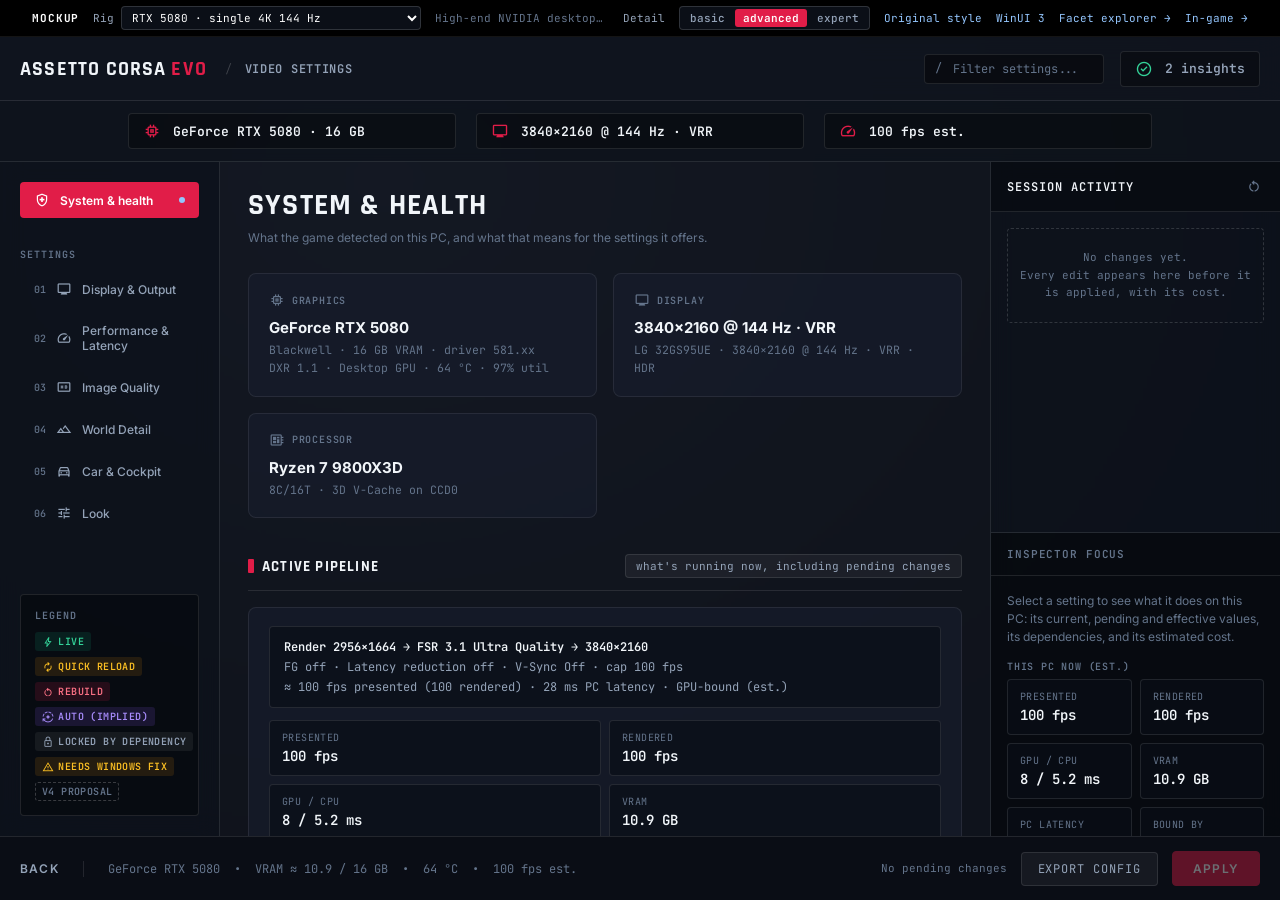
==== ai-slop/main-menu.html @ a78fea80 "Add a motorsport-style version of the main menu mockup ai-slop/ restyles the main menu after input/a" ====
<!doctype html>
<html lang="en">
<head>
<meta charset="utf-8">
<meta name="viewport" content="width=device-width, initial-scale=1">
<title>Video Settings — Motorsport</title>
<link rel="icon" href="data:,">
<link rel="preconnect" href="https://fonts.googleapis.com">
<link rel="preconnect" href="https://fonts.gstatic.com" crossorigin>
<link href="https://fonts.googleapis.com/css2?family=Inter:wght@400;500;600;700&family=JetBrains+Mono:wght@400;500;600;700&family=Rajdhani:wght@500;600;700&display=swap" rel="stylesheet">
<link href="https://fonts.googleapis.com/css2?family=Material+Symbols+Outlined:wght,FILL@100..700,0..1&display=swap" rel="stylesheet">
<link rel="stylesheet" href="motorsport.css">
<style>
  body { display: flex; flex-direction: column; height: 100vh; overflow: hidden; position: relative; }
  /* Engine-bay photo under a matte overlay. The gradient underneath keeps the look if the image is unavailable. */
  .backdrop { position: fixed; inset: 0; z-index: 0; pointer-events: none; background: radial-gradient(ellipse at 30% 20%, #1E2638 0%, #0B0F17 60%, #020617 100%); }
  .backdrop img { width: 100%; height: 100%; object-fit: cover; filter: contrast(1.05); }
  .backdrop::after { content: ''; position: absolute; inset: 0; background: var(--overlay); backdrop-filter: blur(1.5px); }
  .devbar, header, .strip, main, footer { position: relative; z-index: 1; }

  /* Mockup controls, outside the game UI. */
  .devbar { background: #000; color: var(--muted); font-family: var(--mono); font-size: 11px; display: flex; align-items: center; gap: 14px; padding: 6px 32px; flex-shrink: 0; white-space: nowrap; overflow-x: auto; border-bottom: 1px solid var(--line); }
  .devbar b { color: #fff; letter-spacing: .08em; }
  .devbar select { font: inherit; background: var(--well); color: #fff; border: 1px solid var(--line-3); border-radius: 4px; padding: 3px 6px; }
  .devbar .seg { padding: 2px; flex-wrap: nowrap; flex-shrink: 0; }
  .devbar .seg button { padding: 2px 8px; font-size: 11px; }
  .devbar .rigdesc { flex: 1 1 0; min-width: 0; overflow: hidden; text-overflow: ellipsis; color: var(--dim); }
  .devbar .links { display: flex; gap: 14px; flex-shrink: 0; }

  header { height: 64px; flex-shrink: 0; display: flex; align-items: center; gap: 16px; padding: 0 32px; border-bottom: 1px solid var(--line-2); background: var(--chrome); backdrop-filter: blur(12px); }
  .logo { font-family: var(--racing); font-weight: 700; font-size: 20px; letter-spacing: .06em; text-transform: uppercase; white-space: nowrap; }
  .logo span { color: var(--red); letter-spacing: .12em; margin-left: 4px; }
  .crumb { font-family: var(--mono); font-size: 12px; font-weight: 600; color: var(--muted); text-transform: uppercase; letter-spacing: .06em; white-space: nowrap; }
  .crumb::before { content: '/'; color: rgba(255,255,255,.2); font-weight: 300; margin-right: 12px; }
  .hright { margin-left: auto; display: flex; align-items: center; gap: 16px; }
  .search { position: relative; width: 224px; }
  .search input { width: 100%; padding: 6px 12px 6px 28px; background: rgba(0,0,0,.4); border: 1px solid var(--line-2); border-radius: 4px; font-family: var(--mono); font-size: 12px; color: var(--text); transition: border-color .15s; }
  .search input::placeholder { color: var(--dim); }
  .search input:focus { outline: none; border-color: var(--red); }
  .search::before { content: '/'; position: absolute; left: 11px; top: 6px; font-family: var(--mono); font-size: 12px; color: var(--dim); }
  .health { padding: 5px 12px; background: rgba(255,255,255,.05); border: 1px solid var(--line-2); border-radius: 4px; font-family: var(--mono); font-size: 12px; color: var(--muted); display: inline-flex; align-items: center; gap: 6px; cursor: pointer; white-space: nowrap; }
  .health.ok .ms { color: var(--green); } .health.warn .ms { color: var(--amber); } .health.critical .ms { color: var(--rose); }

  /* Telemetry strip: the rig summary as three readout blocks. */
  .strip { flex-shrink: 0; padding: 12px 32px; border-bottom: 1px solid var(--line-2); background: var(--strip); backdrop-filter: blur(4px); }
  #rigstrip { display: grid; grid-template-columns: repeat(3, 1fr); gap: 20px; max-width: 1024px; margin: 0 auto; }
  .pill { display: flex; align-items: center; gap: 12px; padding: 8px 14px; background: rgba(0,0,0,.3); border: 1px solid var(--line-2); border-radius: 4px; font-family: var(--mono); font-size: 13px; font-weight: 600; white-space: nowrap; overflow: hidden; text-overflow: ellipsis; }
  .pill .ms { color: var(--red); font-size: 18px; }

  main { flex: 1; display: flex; overflow: hidden; min-height: 0; }
  nav.rail { width: 256px; flex-shrink: 0; border-right: 1px solid var(--line-2); background: var(--rail); backdrop-filter: blur(12px); overflow-y: auto; padding: 20px; display: flex; flex-direction: column; counter-reset: grp; }
  .nav-h { font-family: var(--mono); font-size: 10px; font-weight: 600; color: var(--dim); text-transform: uppercase; letter-spacing: .1em; margin: 24px 0 10px; }
  .nav-i { flex-shrink: 0; display: flex; align-items: center; gap: 10px; width: 100%; text-align: left; border: 0; background: transparent; padding: 10px 14px; margin-bottom: 6px; border-radius: 4px; font-size: 12px; font-weight: 500; color: var(--muted); transition: color .15s, background .15s; }
  .nav-i:hover { color: var(--text); background: rgba(255,255,255,.05); }
  .nav-i.on { background: var(--red); color: #fff; font-weight: 600; }
  /* Numbered groups, as the prototype's "01 / 02 / 03" rail. */
  .nav-i[data-group]:not([data-group="system"])::before { counter-increment: grp; content: counter(grp, decimal-leading-zero); font-family: var(--mono); font-size: 10px; color: var(--dim); }
  .nav-i.on::before { color: rgba(255,255,255,.7) !important; }
  .nav-i .ms { font-size: 16px; }
  .nav-i .cnt { margin-left: auto; font-family: var(--mono); font-size: 10px; padding: 1px 6px; border-radius: 3px; background: var(--red); color: #fff; }
  .nav-i.on .cnt { background: rgba(0,0,0,.3); }
  .nav-i .sev { margin-left: auto; width: 6px; height: 6px; border-radius: 50%; }
  /* Legend: the prototype's status card at the foot of the rail. */
  .disc { margin-top: auto; padding: 14px; background: var(--sunk); border: 1px solid var(--line-2); border-radius: 4px; }
  .disc .nav-h { margin: 0 0 10px; }
  .disc > div { flex-direction: row !important; flex-wrap: wrap; gap: 6px !important; }

  .center { flex: 1; min-width: 0; overflow-y: auto; padding: 32px 48px 40px; }
  .center > * { max-width: 1100px; }
  .group-h h1 { font-family: var(--racing); font-size: 30px; font-weight: 700; text-transform: uppercase; letter-spacing: .04em; margin: 0 0 6px; }
  .ctxnote { font-size: 12px; color: var(--dim); margin-bottom: 28px; display: flex; gap: 6px; flex-wrap: wrap; align-items: center; }
  .sec { margin-bottom: 36px; }
  .sec-h { display: flex; align-items: center; justify-content: space-between; gap: 12px; padding-bottom: 12px; margin-bottom: 16px; border-bottom: 1px solid var(--line-2); }
  .sec-h h2 { margin: 0; font-family: var(--racing); font-size: 15px; font-weight: 700; text-transform: uppercase; letter-spacing: .08em; display: flex; align-items: center; gap: 8px; }
  .sec-h h2::before { content: ''; width: 6px; height: 14px; background: var(--red); border-radius: 1px; }
  .sec-h .why { font-family: var(--mono); font-size: 11px; color: var(--muted); padding: 4px 10px; background: rgba(255,255,255,.05); border: 1px solid var(--line-2); border-radius: 4px; }
  .cards { display: flex; flex-direction: column; gap: 16px; }
  .more { font-size: 12px; color: var(--dim); padding: 6px 2px; }

  aside.right { width: 320px; flex-shrink: 0; border-left: 1px solid var(--line-2); background: var(--rail); backdrop-filter: blur(12px); display: flex; flex-direction: column; min-height: 0; }
  .panel-h { display: flex; align-items: center; justify-content: space-between; gap: 8px; padding: 14px 16px; border-bottom: 1px solid var(--line-2); background: rgba(0,0,0,.3); font-family: var(--mono); font-size: 12px; font-weight: 600; text-transform: uppercase; letter-spacing: .08em; }
  .panel-h > span { display: inline-flex; align-items: center; gap: 8px; white-space: nowrap; }
  .panel-b { padding: 16px; overflow-y: auto; }
  .ledger { flex: 1 1 55%; display: flex; flex-direction: column; min-height: 0; border-bottom: 1px solid var(--line-2); }
  .inspector { flex: 1 1 45%; display: flex; flex-direction: column; min-height: 0; background: rgba(0,0,0,.4); }
  .inspector .panel-h { background: transparent; color: var(--dim); font-size: 11px; }
  #inspTag { font-size: 10px; font-weight: 500; text-transform: none; letter-spacing: 0; color: var(--text); background: rgba(255,255,255,.1); padding: 2px 8px; border-radius: 3px; max-width: 150px; display: block; overflow: hidden; text-overflow: ellipsis; white-space: nowrap; }
  #inspTag:empty { display: none; }

  footer { height: 64px; flex-shrink: 0; border-top: 1px solid var(--line-2); background: var(--bar); backdrop-filter: blur(12px); display: flex; align-items: center; padding: 0 32px; gap: 24px; }
  .textbtn { border: 0; background: none; padding: 0; font-size: 12px; font-weight: 600; text-transform: uppercase; letter-spacing: .1em; color: var(--muted); }
  .textbtn:hover { color: var(--text); }
  .vsep { width: 1px; height: 16px; background: var(--line-2); }
  .fstat { font-family: var(--mono); font-size: 12px; color: var(--dim); display: flex; gap: 14px; white-space: nowrap; overflow: hidden; }
  .apply { margin-left: auto; display: flex; gap: 14px; align-items: center; }
  .apply-sum { font-family: var(--mono); font-size: 11px; color: var(--dim); text-align: right; line-height: 1.5; }
  .apply-sum b { color: var(--text); }
  #applyBtn { padding: 9px 20px; letter-spacing: .1em; }

  /* System & health page */
  .sys-grid { display: grid; grid-template-columns: repeat(auto-fit, minmax(260px, 1fr)); gap: 16px; margin-bottom: 36px; }
  .box { background: var(--card); border: 1px solid var(--line); border-radius: 8px; padding: 18px 20px; }
  .box h3 { margin: 0 0 10px; font-family: var(--mono); font-size: 10px; font-weight: 600; text-transform: uppercase; letter-spacing: .08em; color: var(--dim); display: flex; gap: 6px; align-items: center; }
  .rig-name { font-weight: 700; font-size: 15px; }
  .rig-sub { font-family: var(--mono); font-size: 11.5px; color: var(--dim); margin-top: 4px; line-height: 1.6; }
  .check, .ins { display: grid; grid-template-columns: 22px 1fr auto; gap: 12px; padding: 12px 0; border-top: 1px solid var(--line-2); align-items: start; }
  .check:first-of-type, .ins:first-of-type { border-top: 0; padding-top: 0; }
  .check .ms, .ins > .ms { font-size: 18px; }
  .ok-c { color: var(--green); } .warn-c { color: var(--amber); } .info-c { color: var(--blue); } .crit-c { color: var(--rose); } .dim-c { color: var(--dim); }
  .check .t, .ins .t { font-weight: 600; font-size: 13px; } .check .d, .ins .d { color: var(--dim); font-size: 12px; margin-top: 2px; line-height: 1.45; }
  .check .v { font-family: var(--mono); font-size: 11px; color: var(--text-2); white-space: nowrap; }
  .tech { width: 100%; border-collapse: collapse; font-size: 12px; }
  .tech th { text-align: left; font-family: var(--mono); font-size: 10px; font-weight: 600; text-transform: uppercase; letter-spacing: .08em; color: var(--dim); padding: 0 8px 10px; border-bottom: 1px solid var(--line-2); }
  .tech td { padding: 10px 8px; border-bottom: 1px solid var(--line-2); vertical-align: top; }
  .tech tr:last-child td { border-bottom: 0; }
  .tech td:first-child { font-weight: 600; white-space: nowrap; }
  .tstat { display: inline-flex; flex-direction: column; gap: 2px; margin: 0 8px 8px 0; padding: 8px 12px; border-radius: 4px; border: 1px solid var(--line-3); background: rgba(0,0,0,.2); min-width: 130px; }
  .tstat .n { font-weight: 600; font-size: 12px; }
  .tstat .s { font-family: var(--mono); font-size: 10px; }
  .tstat.active { border-color: var(--red); background: var(--red-soft); }
  .tstat.none { opacity: .5; border-style: dashed; }
  details.unav summary { cursor: pointer; font-family: var(--mono); font-size: 12px; color: var(--dim); }
  details.unav li { font-size: 12px; margin: 4px 0; } details.unav li span { color: var(--dim); }

  @media (max-width: 1360px) { aside.right { width: 290px; } nav.rail { width: 220px; } .center { padding: 24px 28px 32px; } header, .strip, footer { padding-left: 20px; padding-right: 20px; } .search { width: 180px; } }
  @media (min-width: 2400px) and (min-height: 1300px) { body { zoom: 1.2; height: calc(100vh / 1.2); } }
  @media (min-width: 3400px) and (min-height: 1900px) { body { zoom: 1.5; height: calc(100vh / 1.5); } }
</style>
</head>
<body>
<div class="backdrop" aria-hidden="true"><img alt="" src="https://lh3.googleusercontent.com/aida-public/[base64]" onerror="this.remove()"></div>
<div class="devbar">
  <b>MOCKUP</b>
  <label>Rig <select id="rig"></select></label>
  <span class="rigdesc" id="rigdesc"></span>
  <span>Detail</span><div class="seg" id="disc"></div>
  <span class="links"><a href="../mockups/main-menu.html" id="toClassic">Original style</a><a href="../winui/main-menu.html" id="toWinui">WinUI 3</a><a href="../mockups/explorer.html" id="toExplorer">Facet explorer →</a><a href="../mockups/in-game.html" id="toGame">In-game →</a></span>
</div>
<header>
  <div class="logo">Assetto Corsa<span>EVO</span></div>
  <div class="crumb">Video Settings</div>
  <div class="hright">
    <div class="search"><input id="search" placeholder="Filter settings..." autocomplete="off"></div>
    <div class="health" id="health"></div>
  </div>
</header>
<section class="strip"><div id="rigstrip"></div></section>
<main>
  <nav class="rail" id="nav"></nav>
  <section class="center" id="center"></section>
  <aside class="right">
    <div class="ledger"><div class="panel-h"><span>Session activity <span id="ledCount"></span></span><button class="icon-btn" id="revertAll" title="Revert all"><span class="ms">restart_alt</span></button></div><div class="panel-b" id="ledger"></div></div>
    <div class="inspector"><div class="panel-h"><span>Inspector focus</span><span id="inspTag"></span></div><div class="panel-b" id="inspector"></div></div>
  </aside>
</main>
<footer>
  <button class="textbtn" id="back">Back</button>
  <div class="vsep"></div>
  <div class="fstat" id="fstat"></div>
  <div class="apply"><div class="apply-sum" id="applySum"></div><button class="btn" id="export">Export config</button><button class="btn btn-primary" id="applyBtn">Apply</button></div>
</footer>
<div id="layer"></div>

<script type="module" src="../mockups/main-menu.js"></script>
<script>
  // Keep the other-style links on the same rig and detail level.
  for (const [id, path] of [['toClassic', '../mockups/main-menu.html'], ['toWinui', '../winui/main-menu.html']])
    document.getElementById(id).addEventListener('click', e => { e.currentTarget.href = path + location.search; });
</script>
</body>
</html>
---- ai-slop/motorsport.css ----
/* Dark motorsport skin for the shared mockup renderers (mockups/ui.js, mockups/main-menu.js),
   after input/ai-slop-prototype.html: matte translucent panels over a photo, red accent,
   Rajdhani headings and JetBrains Mono labels. Same class names as mockups/styles.css. Dark only. */
:root {
  --bg: #020617; --overlay: rgba(18,22,30,.8);
  --chrome: rgba(15,20,30,.8); --rail: rgba(13,18,27,.75); --strip: rgba(14,19,28,.7); --bar: rgba(10,14,22,.9);
  --card: rgba(23,29,43,.72); --well: #0B0F17; --well-2: rgba(11,15,23,.7); --sunk: rgba(0,0,0,.35);
  --line: rgba(255,255,255,.08); --line-2: rgba(255,255,255,.1); --line-3: rgba(255,255,255,.15); --line-hover: rgba(255,255,255,.14);
  --text: #F1F5F9; --text-2: #CBD5E1; --muted: #94A3B8; --dim: #64748B;
  --red: #E11D48; --red-h: #BE123C; --red-soft: rgba(225,29,72,.1);
  --green: #34D399; --green-soft: rgba(16,185,129,.12); --amber: #FBBF24; --amber-soft: rgba(245,158,11,.12); --rose: #FB7185; --rose-soft: rgba(225,29,72,.14);
  --violet: #A78BFA; --violet-soft: rgba(139,92,246,.14); --blue: #93C5FD;
  /* Aliases read by inline styles in the shared renderers. */
  --live: var(--green); --warn: var(--amber); --rebuild: var(--rose); --info: var(--blue);
  --font: 'Inter', system-ui, sans-serif; --mono: 'JetBrains Mono', ui-monospace, monospace; --racing: 'Rajdhani', 'Inter', sans-serif;
  color-scheme: dark;
}
* { box-sizing: border-box; }
html, body { margin: 0; height: 100%; }
body { font-family: var(--font); font-size: 13px; color: var(--text); background: var(--bg); -webkit-font-smoothing: antialiased; }
button { font: inherit; color: inherit; cursor: pointer; }
button:disabled { cursor: not-allowed; }
a { color: var(--blue); text-decoration: none; }
a:hover { text-decoration: underline; }
:focus-visible { outline: 1px solid var(--red); outline-offset: 2px; }
.mono { font-family: var(--mono); }
.ms { font-family: 'Material Symbols Outlined'; font-weight: normal; font-style: normal; font-size: 16px; line-height: 1; display: inline-block; vertical-align: -3px; font-variation-settings: 'FILL' 0, 'wght' 400; }
::-webkit-scrollbar { width: 5px; height: 5px; } ::-webkit-scrollbar-track { background: rgba(15,20,28,.4); } ::-webkit-scrollbar-thumb { background: #334155; border-radius: 2px; } ::-webkit-scrollbar-thumb:hover { background: #475569; }

/* ---------- badges: mono tags ---------- */
.badge { display: inline-flex; align-items: center; gap: 4px; font-family: var(--mono); font-size: 10px; font-weight: 600; letter-spacing: .04em; text-transform: uppercase; padding: 2px 6px; border-radius: 3px; border: 1px solid transparent; white-space: nowrap; }
.badge .ms { font-size: 12px; vertical-align: 0; }
.b-t3 { color: var(--green); background: var(--green-soft); }
.b-t2 { color: var(--amber); background: var(--amber-soft); }
.b-t1 { color: var(--rose); background: var(--rose-soft); }
.b-tR { color: #fff; background: var(--red); }
.b-pending { color: #fff; background: var(--red); }
.b-implied { color: var(--violet); background: var(--violet-soft); }
.b-lock, .b-ro, .b-also { color: var(--muted); background: rgba(255,255,255,.06); }
.b-warn { color: var(--amber); background: var(--amber-soft); }
.b-proposed { color: var(--dim); border: 1px dashed rgba(255,255,255,.2); background: transparent; }
.b-rec { color: var(--green); background: var(--green-soft); }

/* ---------- setting card: text left, control right; wide controls take the full row ---------- */
.card { background: var(--card); border: 1px solid var(--line); border-radius: 8px; padding: 18px 20px; display: grid; grid-template-columns: minmax(0, 1fr) auto; column-gap: 24px; row-gap: 12px; align-items: center; position: relative; scroll-margin-top: 16px; transition: border-color .15s; }
.card:hover { border-color: var(--line-hover); }
.card.is-focus { border-color: rgba(225,29,72,.6); }
.card.is-pending::before, .card.is-implied::before { content: ''; position: absolute; left: -1px; top: 14px; bottom: 14px; width: 3px; border-radius: 2px; background: var(--red); }
.card.is-implied::before { background: var(--violet); }
.card.wide .ctl, .card .readouts, .card .reason { grid-column: 1 / -1; }
.card.wide .ctl { justify-self: stretch; }
.card.st-locked .ctl, .card.st-blocked .ctl, .card.st-readOnly .ctl { opacity: .45; }
.card-head { display: flex; flex-wrap: wrap; align-items: center; gap: 2px 10px; min-width: 0; }
.card-head > div:first-child { display: contents; }
.card-label { font-size: 14px; font-weight: 600; display: flex; align-items: center; gap: 6px; flex-wrap: wrap; }
.badges { display: flex; gap: 4px; flex-wrap: wrap; order: 1; }
.card .badges .b-pending { display: none; }
.card-help { order: 2; flex-basis: 100%; color: var(--dim); font-size: 12px; line-height: 1.45; }
.ctl { justify-self: end; min-width: 0; }
.readouts { display: flex; flex-direction: column; gap: 3px; margin-top: -4px; }
.readout { font-family: var(--mono); font-size: 11px; color: var(--muted); display: flex; gap: 6px; align-items: baseline; }
.readout::before { content: '›'; color: var(--red); font-weight: 700; }
.readout.warn { color: var(--amber); }
.reason { font-size: 12px; color: var(--text-2); background: var(--sunk); border: 1px solid var(--line-2); border-radius: 4px; padding: 8px 10px; display: flex; gap: 6px; align-items: baseline; flex-wrap: wrap; }
.reason > .ms { color: var(--muted); font-size: 14px; }
.reason.blocked { border-color: rgba(245,158,11,.3); background: var(--amber-soft); } .reason.blocked > .ms { color: var(--amber); }
.reason.implied { border-color: rgba(139,92,246,.3); background: var(--violet-soft); } .reason.implied > .ms { color: var(--violet); }
.reason .fix { font-weight: 600; }
.linkish { background: none; border: 0; padding: 0; color: var(--blue); font-weight: 600; font-size: inherit; }
.linkish:hover { text-decoration: underline; }

/* ---------- controls ---------- */
.seg { display: inline-flex; flex-wrap: wrap; background: var(--well); border: 1px solid var(--line-3); border-radius: 4px; padding: 4px; gap: 2px; }
.seg button { border: 0; background: transparent; padding: 6px 14px; border-radius: 3px; font-size: 12px; font-weight: 500; color: var(--muted); transition: color .15s, background .15s; }
.seg button:hover:not(:disabled) { color: #fff; }
.seg button.on { background: var(--red); color: #fff; font-weight: 600; }
.seg button:disabled { color: #475569; text-decoration: line-through; text-decoration-color: rgba(100,116,139,.6); }
.seg button.on:disabled { text-decoration: none; color: #fff; opacity: .7; }
/* Chips and provider tiles: option cards, selected = red edge (as the prototype's mode picker). */
.chips { display: grid; grid-template-columns: repeat(auto-fill, minmax(160px, 1fr)); gap: 8px; }
.tiles { display: grid; grid-template-columns: repeat(auto-fill, minmax(220px, 1fr)); gap: 10px; }
.chip, .tile { text-align: left; border: 1px solid var(--line-3); background: rgba(0,0,0,.2); border-radius: 4px; display: flex; flex-direction: column; transition: border-color .15s; }
.chip { padding: 10px 12px; gap: 3px; }
.tile { padding: 12px 14px; gap: 6px; }
.chip:hover:not(:disabled), .tile:hover:not(:disabled) { border-color: rgba(255,255,255,.3); }
.chip.on, .tile.on { border-color: var(--red); background: var(--red-soft); }
.chip:disabled, .tile:disabled { opacity: .5; }
.chip-label { font-family: var(--mono); font-size: 12px; font-weight: 600; display: flex; gap: 6px; align-items: center; }
.chip.on .chip-label { color: #fff; }
.chip-sub { font-family: var(--mono); font-size: 11px; color: var(--dim); line-height: 1.35; }
.tile-top { display: flex; justify-content: space-between; gap: 6px; align-items: center; }
.tile-label { font-size: 13px; font-weight: 600; display: flex; align-items: center; gap: 8px; }
.tile-label .dot { width: 12px; height: 12px; border-radius: 50%; border: 2px solid #475569; flex-shrink: 0; }
.tile.on .dot { border-color: var(--red); background: radial-gradient(circle, var(--red) 40%, transparent 45%); }
.tile-sub { font-size: 11.5px; color: var(--dim); line-height: 1.4; }
.tile-why { font-size: 11.5px; color: var(--amber); line-height: 1.4; }
.tile-why.dep { color: var(--muted); }
.tile-tags { display: flex; gap: 4px; flex-wrap: wrap; }
.slider { display: flex; align-items: center; gap: 16px; }
.slider input[type=range] { -webkit-appearance: none; appearance: none; width: 220px; height: 4px; background: rgba(255,255,255,.12); border-radius: 99px; outline: none; cursor: pointer; }
.slider input[type=range]::-webkit-slider-thumb { -webkit-appearance: none; width: 14px; height: 14px; border-radius: 50%; background: var(--text); border: 2px solid var(--red); transition: background-color .15s; }
.slider input[type=range]::-webkit-slider-thumb:hover { background: var(--red); }
.slider input[type=range]::-moz-range-thumb { width: 12px; height: 12px; border-radius: 50%; background: var(--text); border: 2px solid var(--red); }
.slider input[type=range]:disabled::-webkit-slider-thumb { border-color: var(--dim); background: var(--muted); }
.slider output { font-family: var(--mono); font-size: 12px; font-weight: 600; min-width: 72px; text-align: center; padding: 6px 10px; border: 1px solid var(--line-3); background: var(--well); border-radius: 4px; }
.toggle { width: 44px; height: 24px; border-radius: 99px; background: rgba(255,255,255,.2); border: 0; position: relative; transition: background .15s; flex-shrink: 0; padding: 0; }
.toggle::after { content: ''; position: absolute; top: 2px; left: 2px; width: 20px; height: 20px; border-radius: 50%; background: #fff; transition: transform .15s; }
.toggle.on { background: var(--red); }
.toggle.on::after { transform: translateX(20px); }
.toggle-row { display: flex; flex-direction: row-reverse; align-items: center; gap: 12px; font-family: var(--mono); font-size: 11px; text-transform: uppercase; letter-spacing: .06em; color: var(--muted); }
select.sel { font-family: var(--mono); font-size: 12px; padding: 9px 12px; border: 1px solid var(--line-3); border-radius: 4px; background: var(--well); color: var(--text); min-width: 280px; }
select.sel:focus { outline: none; border-color: var(--red); }
.pipeline { display: flex; flex-direction: column; gap: 4px; font-family: var(--mono); font-size: 12px; background: var(--well-2); border: 1px solid var(--line-2); color: var(--muted); padding: 12px 14px; border-radius: 4px; }
.pipeline div:first-child { color: var(--text); font-weight: 600; }

/* ---------- ledger (Session activity) ---------- */
.led-group { margin-bottom: 14px; }
.led-group-h { display: flex; align-items: center; justify-content: space-between; font-family: var(--mono); font-size: 10px; font-weight: 600; letter-spacing: .08em; text-transform: uppercase; color: var(--dim); margin-bottom: 8px; }
.led-group-h > span:first-child { display: inline-flex; align-items: center; gap: 6px; }
.led { background: rgba(11,15,23,.6); border: 1px solid var(--line-2); border-radius: 4px; padding: 10px 12px; margin-bottom: 8px; }
.led-top { display: flex; justify-content: space-between; align-items: center; gap: 6px; font-weight: 600; font-size: 12px; }
.led-top .lbl { cursor: pointer; }
.led-top .lbl:hover { color: var(--red); }
.led-val { font-family: var(--mono); font-size: 12px; color: var(--dim); margin-top: 3px; }
.led-val b { color: var(--text); font-weight: 500; }
.led-child { margin: 8px 0 0 2px; padding-left: 10px; border-left: 2px solid rgba(139,92,246,.5); font-size: 11.5px; color: var(--text-2); }
.led-child .why { color: var(--dim); font-size: 11px; }
.led-sys { border-style: dashed; }
.icon-btn { border: 0; background: transparent; color: var(--dim); padding: 2px; border-radius: 3px; }
.icon-btn:hover { color: var(--text); }
.empty { color: var(--dim); font-family: var(--mono); font-size: 11px; line-height: 1.6; text-align: center; padding: 20px 8px; border: 1px dashed var(--line-3); border-radius: 4px; }

/* ---------- inspector ---------- */
.insp h4 { margin: 0 0 4px; font-size: 13px; font-weight: 600; }
.insp .kv { display: grid; grid-template-columns: 90px 1fr; gap: 4px 8px; font-size: 11.5px; margin: 0; }
.insp .kv dt { color: var(--dim); font-family: var(--mono); font-size: 10px; text-transform: uppercase; letter-spacing: .04em; padding-top: 1px; }
.insp .kv dd { margin: 0; color: var(--text-2); }
.insp .sub { font-family: var(--mono); font-size: 10px; text-transform: uppercase; letter-spacing: .08em; color: var(--dim); margin: 14px 0 6px; font-weight: 600; }
.metrics { display: grid; grid-template-columns: 1fr 1fr; gap: 8px; }
.metric { background: var(--well-2); border: 1px solid var(--line-2); border-radius: 4px; padding: 10px 12px; }
.metric .k { font-family: var(--mono); font-size: 10px; text-transform: uppercase; color: var(--dim); letter-spacing: .04em; }
.metric .v { font-family: var(--mono); font-weight: 600; font-size: 14px; margin-top: 3px; }
.metric .d { font-family: var(--mono); font-size: 10.5px; margin-top: 2px; }
.d.cost { color: var(--rose); } .d.gain { color: var(--green); }
.note { font-size: 12px; color: var(--dim); line-height: 1.5; }
.dep-link { display: inline-block; margin: 0 4px 4px 0; font-family: var(--mono); font-size: 11px; padding: 2px 8px; border-radius: 3px; background: rgba(255,255,255,.06); border: 1px solid var(--line-2); cursor: pointer; }
.dep-link:hover { border-color: var(--red); color: #fff; }

/* ---------- toast / modal ---------- */
.toast { position: fixed; left: 50%; bottom: 84px; transform: translateX(-50%); background: #111722; color: var(--text); border: 1px solid rgba(255,255,255,.2); padding: 10px 16px; border-radius: 6px; font-family: var(--mono); font-size: 12px; box-shadow: 0 20px 40px rgba(0,0,0,.5); display: flex; gap: 10px; align-items: center; z-index: 60; }
.toast .ms { color: var(--red); }
.spinner { width: 14px; height: 14px; border: 2px solid rgba(255,255,255,.2); border-top-color: var(--red); border-radius: 50%; animation: spin .7s linear infinite; }
.spinner.lg { margin: 4px auto 14px; width: 28px; height: 28px; }
@keyframes spin { to { transform: rotate(360deg); } }
.overlay { position: fixed; inset: 0; background: rgba(0,0,0,.75); backdrop-filter: blur(4px); display: flex; align-items: center; justify-content: center; z-index: 70; padding: 16px; }
.modal { background: #111722; border: 1px solid rgba(255,255,255,.2); border-radius: 8px; padding: 22px 24px; width: min(480px, 92vw); box-shadow: 0 25px 50px rgba(0,0,0,.6); }
.modal h3 { margin: 0 0 6px; font-family: var(--racing); font-size: 18px; font-weight: 700; text-transform: uppercase; letter-spacing: .08em; }
.modal p { color: var(--muted); margin: 0 0 16px; line-height: 1.5; font-size: 12.5px; }
.btn { border: 1px solid var(--line-2); background: rgba(255,255,255,.05); color: var(--muted); padding: 8px 16px; border-radius: 4px; font-family: var(--mono); font-size: 12px; text-transform: uppercase; letter-spacing: .08em; transition: color .15s, background .15s; }
.btn:hover:not(:disabled) { color: var(--text); background: rgba(255,255,255,.08); }
.btn-primary { background: var(--red); color: #fff; border-color: var(--red); font-family: var(--font); font-weight: 600; }
.btn-primary:hover:not(:disabled) { background: var(--red-h); color: #fff; }
.btn:disabled { opacity: .4; }
.countdown { font-family: var(--racing); font-size: 44px; font-weight: 700; color: var(--red); margin-bottom: 12px; }
pre.diff { font-family: var(--mono); font-size: 11px; background: var(--well); border: 1px solid var(--line-2); color: var(--text-2); padding: 12px; border-radius: 4px; max-height: 50vh; overflow: auto; }
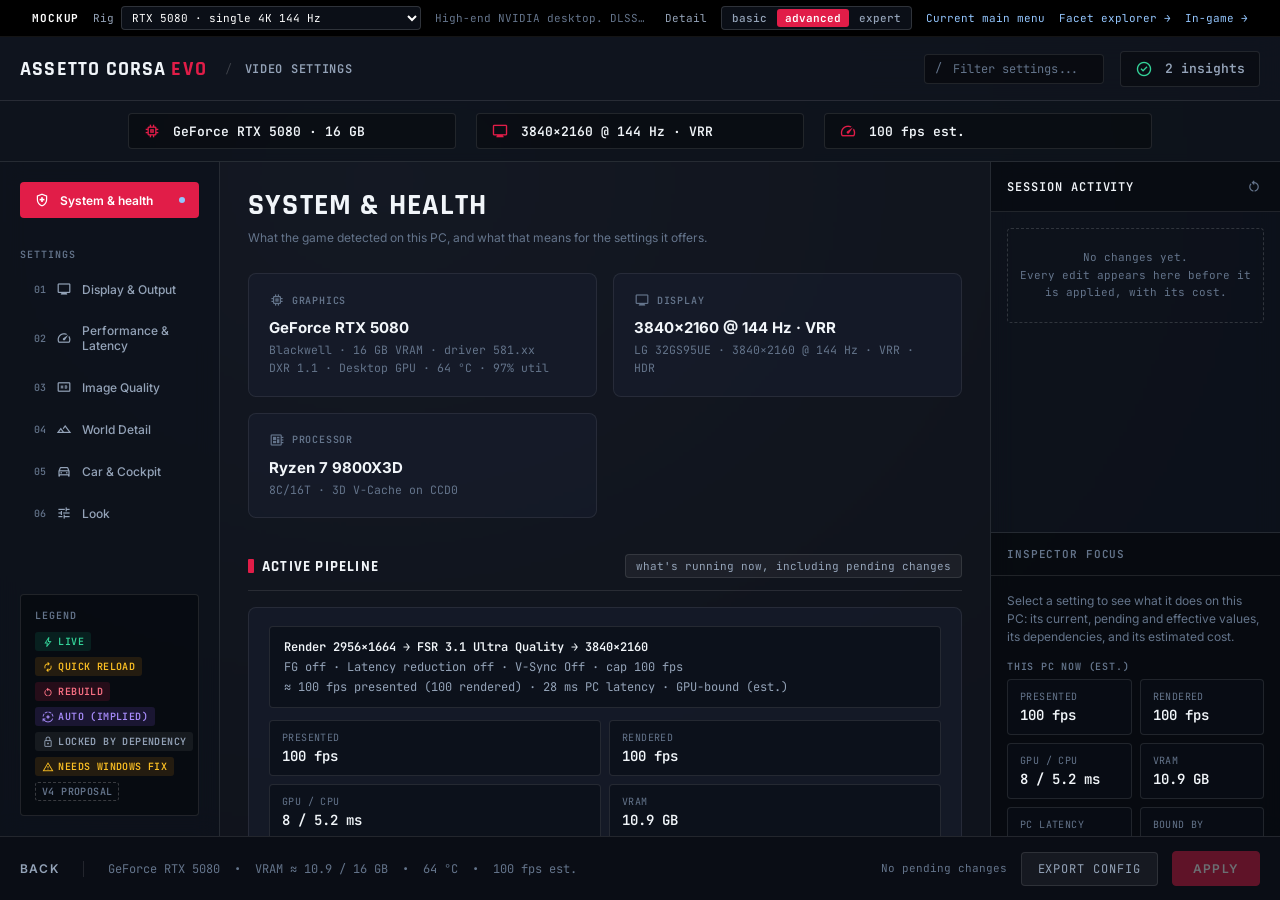
==== commit 29245413: "Make WinUI 3 the only theme; restyle the in-game page The WinUI main menu replaces mockups/main-menu" ====
--- a/ai-slop/main-menu.html
+++ b/ai-slop/main-menu.html
@@ -134,7 +134,7 @@
   <label>Rig <select id="rig"></select></label>
   <span class="rigdesc" id="rigdesc"></span>
   <span>Detail</span><div class="seg" id="disc"></div>
-  <span class="links"><a href="../mockups/main-menu.html" id="toClassic">Original style</a><a href="../winui/main-menu.html" id="toWinui">WinUI 3</a><a href="../mockups/explorer.html" id="toExplorer">Facet explorer →</a><a href="../mockups/in-game.html" id="toGame">In-game →</a></span>
+  <span class="links"><a href="../mockups/main-menu.html" id="toWinui">Current main menu</a><a href="../mockups/explorer.html" id="toExplorer">Facet explorer →</a><a href="../mockups/in-game.html" id="toGame">In-game →</a></span>
 </div>
 <header>
   <div class="logo">Assetto Corsa<span>EVO</span></div>
@@ -163,9 +163,8 @@
 
 <script type="module" src="../mockups/main-menu.js"></script>
 <script>
-  // Keep the other-style links on the same rig and detail level.
-  for (const [id, path] of [['toClassic', '../mockups/main-menu.html'], ['toWinui', '../winui/main-menu.html']])
-    document.getElementById(id).addEventListener('click', e => { e.currentTarget.href = path + location.search; });
+  // Archived style (not linked from the site). Keep the main-menu link on the same rig and detail level.
+  document.getElementById('toWinui').addEventListener('click', e => { e.currentTarget.href = '../mockups/main-menu.html' + location.search; });
 </script>
 </body>
 </html>
